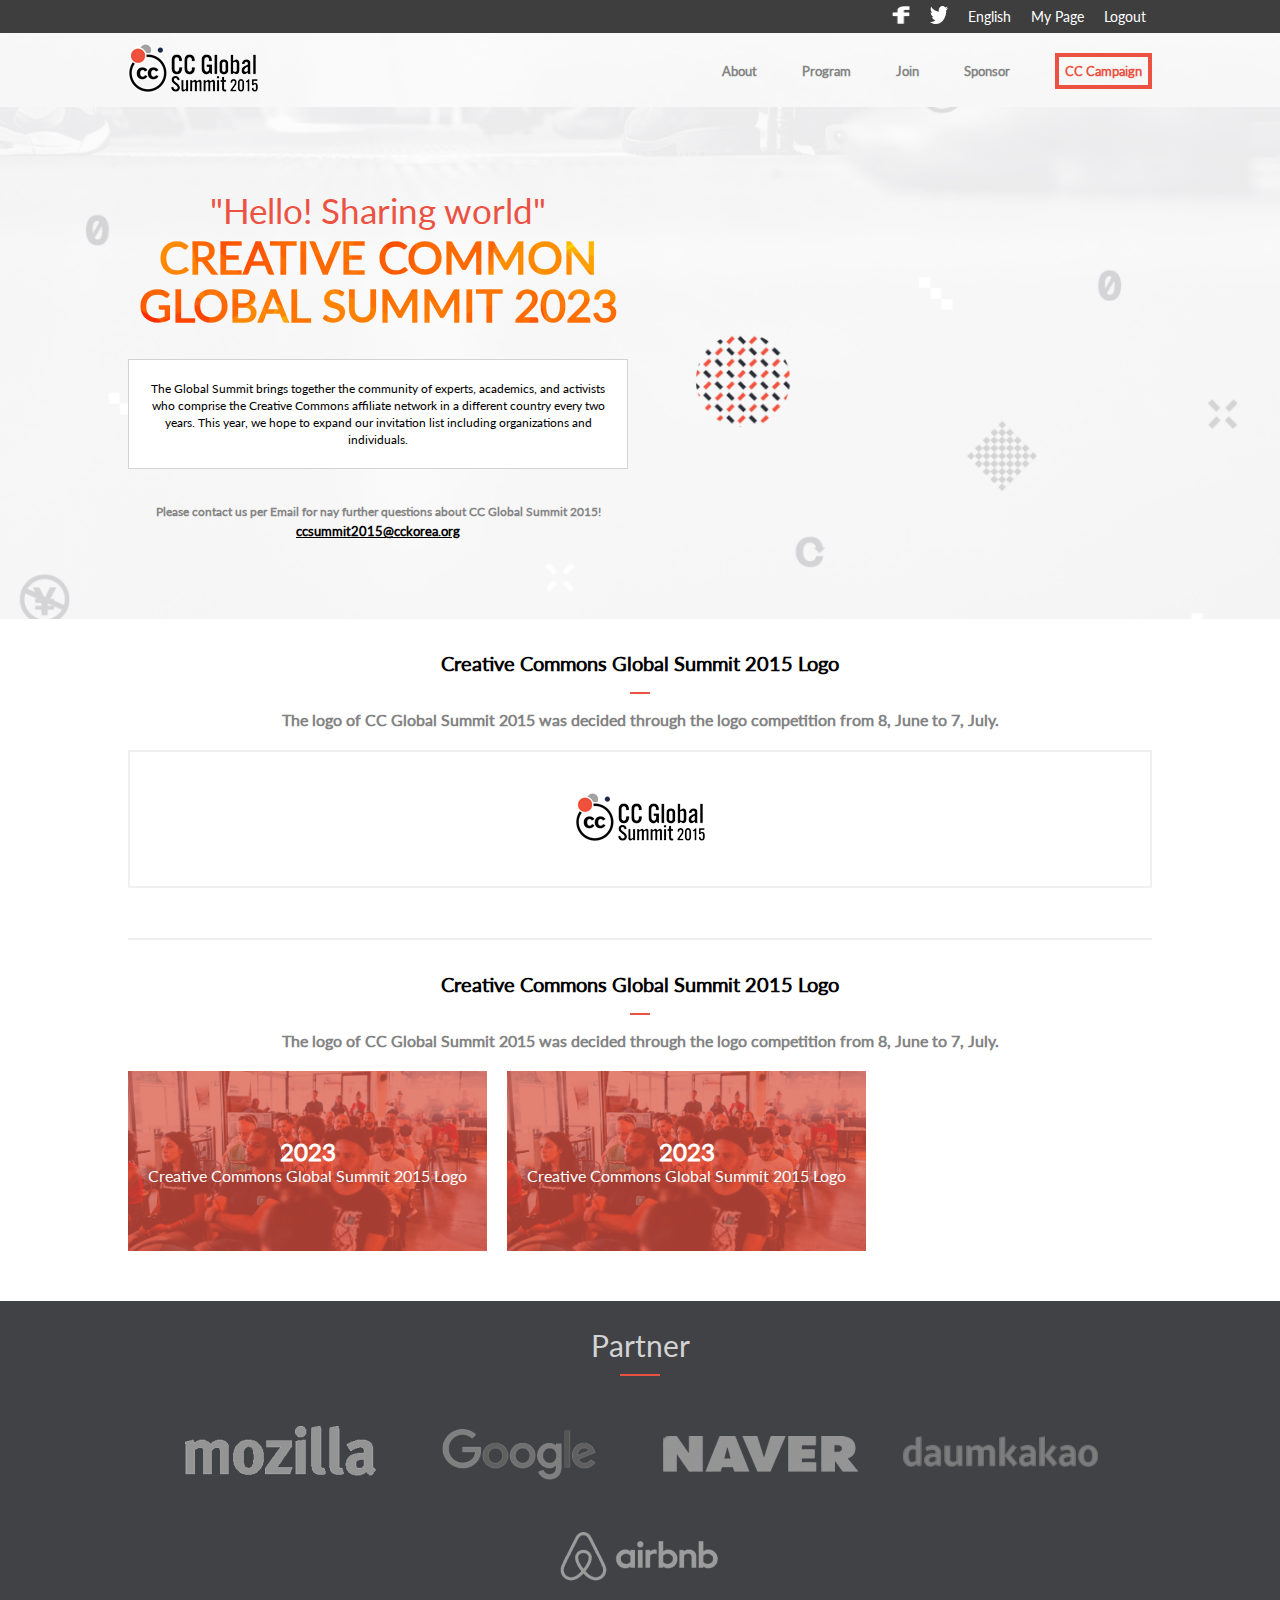
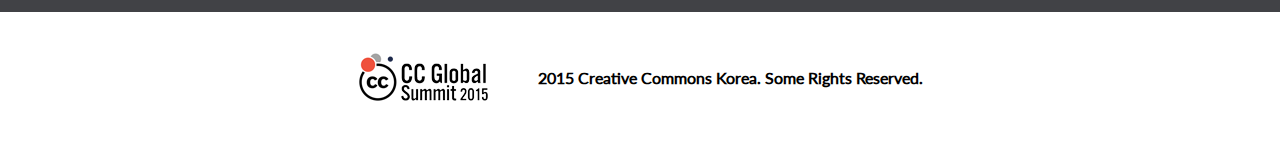
==== about.html @ 4f73a3db "Create about section for mobile" ====
<!DOCTYPE html>
<html lang="en">

<head>
    <meta charset="UTF-8">
    <meta http-equiv="X-UA-Compatible" content="IE=edge">
    <meta name="viewport" content="width=device-width, initial-scale=1.0">
    <link rel="stylesheet" href="about-style.css">
    <title>Capstion-1</title>
</head>

<body>

    <section class="mixed">
        <header>
            <nav class="mobile-nav">
                <div class="mobile-header">
                    <a href="./index.html"> <img src="./images/hamburger-icon.png" alt="hamburger icon"
                            id="open-btn"></a>
                </div>
            </nav>
            <!-- dropdown -->
            <div class="side-nav" id="side-nav">
                <a href="#" class="close-btn" id="close-btn"><img src="./images/cross-button.png"
                        alt="cross button"></a>
                <ul>
                    <li>
                        <a href="./about.html">About</a>
                    </li>
                    <li>
                        <a href="#">Program</a>
                    </li>
                    <li>
                        <a href="#">Join</a>
                    </li>
                    <li>
                        <a href="#">Sponsor</a>
                    </li>
                </ul>
            </div>

            <!-- nav for desktop -->

            <nav class="top-nav">
                <ul>
                    <li>
                        <a href="#"><img src="./images/fb-icon.png" alt="twitter icon"></a>
                    </li>
                    <li>
                        <a href="#"><img src="./images/twitter.png" alt="twitter icon"></a>
                    </li>
                    <li>
                        English
                    </li>
                    <li>
                        My Page
                    </li>
                    <li>
                        Logout
                    </li>
                </ul>
            </nav>
            <nav class="desktop-nav">
                <a href="./index.html">

                    <img src="./images/logo.png" alt="brand logo">
                </a>
                <div class="desktop-nav-items">
                    <ul>
                        <li>
                            <a href="./about.html">About</a>
                        </li>
                        <li>
                            <a href="#">Program</a>
                        </li>
                        <li>
                            <a href="#">Join</a>
                        </li>
                        <li>
                            <a href="#">Sponsor</a>
                        </li>
                        <li>
                            <a href="#" class="campaign-btn">CC Campaign</a>
                        </li>
                    </ul>
                </div>

            </nav>
        </header>

        <!-- hero section -->

        <section class="hero">
            <div class="container">

                <div class="headlines">
                    <p>"Hello! Sharing world"</p>
                    <h1>CREATIVE COMMON GLOBAL SUMMIT 2023</h1>
                </div>
                <div class="hero-caption">
                    <p>The Global Summit brings together the community of
                        experts, academics, and activists who comprise the Creative Commons affiliate network in a
                        different country every two years.
                        This year, we hope to expand our invitation list including organizations and individuals.</p>
                </div>
                <div class="schedule">
                    <p>Please contact us per Email for nay further questions about CC Global Summit 2015!</p>
                    <h4>ccsummit2015@cckorea.org
                    </h4>
                </div>
            </div>
        </section>
    </section>
    <!-- main program section -->

    <main>
        <div class="main-head">
            <h3>Creative Commons
                Global Summit 2015 Logo</h3>
            <hr>
            <p>The logo of CC Global Summit 2015 was decided through the logo competition from 8, June to 7, July.</p>

        </div>
        <div class="main-cards">
            <img src="./images/logo.png" alt="logo">
        </div>

    </main>

    <!-- post section -->

    <section class="main-post">
        <div class="post">
            <h3>Creative Commons
                Global Summit 2015 Logo</h3>
            <hr>
            <p>The logo of CC Global Summit 2015 was decided through the logo competition from 8, June to 7, July.</p>
        </div>
        <div class="post-card">
            <div class="post-card-item">
                <div class="post-bg">
                    <div class="overlay"></div>
                    <div class="post-card-content">
                        <h2>2023</h2>
                        <p>Creative Commons
                            Global Summit 2015 Logo</p>
                    </div>

                </div>

            </div>
            <div class="post-card-item">
                <div class="post-bg-2">
                    <div class="overlay"></div>
                    <div class="post-card-content">
                        <h2>2023</h2>
                        <p>Creative Commons
                            Global Summit 2015 Logo</p>
                    </div>

                </div>

            </div>
        </div>
    </section>
    <!--sponsors section -->

    <section class="sponsors">
        <div class="sponsors-body">
            <div class="sponsors-head">
                <h3>Partner</h3>
                <hr>
            </div>
            <div class="sponsors-brand">
                <img src="./images/mozilla 1.png" alt="mozilla">
                <img src="./images/googlekorea 1.png" alt="googlekorea">
                <img src="./images/naver 1.png" alt="naver">
                <img src="./images/daumkakaologo 1.png" alt="daumkakaologo">
                <img src="./images/airbnb 1.png" alt="airbnb">
            </div>
        </div>
    </section>

    <!-- footer -->

    <footer>

        <img src="./images/logo.png" alt="Brand logo">
        <div class="footer-content">
            <p>2015 Creative Commons Korea. Some Rights Reserved.</p>
        </div>
    </footer>


    <script src="./script.js"></script>
    <script>
        loadOnFirst();
    </script>
</body>

</html>
---- about-style.css ----
@font-face {
    font-family: 'lato';
    src: url('./fonts/Lato-Regular.ttf') format('truetype');
}

* {
    margin: 0;
    padding: 0;
    box-sizing: border-box;
}

:root {
    --primary: #272A31;
    --secondary: #EC5242;
    --graish: #D3D3D3;
}

ul li {
    list-style: none;
}

a {
    text-decoration: none;
}

body {
    font-family: 'lato', sans-serif;
    text-align: center;
}

.mixed {
    /* box-shadow: rgb(0 0 0 / 24%) 0px 3px 8px; */
    background: url('./images/mobile-intro-bg.png');
    background-position: center;
    background-size: cover;
    background-repeat: no-repeat;
}



.mobile-header {
    width: 80%;
    margin: 0 auto;
    padding: 30px 0;
    text-align: left;
}

#open-btn {
    width: 40px;
}

.invisible-hamburger {
    visibility: hidden;
}

.side-nav {
    height: 100%;
    width: 0;
    position: fixed;
    z-index: 1;
    top: 0;
    left: 0;
    background-color: #272A31;
    overflow-x: hidden;
    transition: 0.5s;
}

.side-nav ul li a {
    padding: 8px 32px;
    font-size: 25px;
    color: var(--secondary);
    display: block;
    transition: 0.3s;
}

.side-nav ul li a:hover {
    color: var(--graish);
}

.side-nav .close-btn img {
    height: 55px;
    margin: 20px;
    transition: 0.5s;
}

/* navigation bar for desktop */
.top-nav {
    background-color: #3E3E3E;
    display: none;
}

.top-nav ul {
    width: 80%;
    margin: 0 auto;
    display: flex;
    justify-content: flex-end;
    align-items: center;
    color: white;
    gap: 20px;
    padding: 6px;
    font-size: 14px;
}

.top-nav ul li a img {
    height: 18px;
    width: 18px;
}

.desktop-nav {
    display: none;
    align-items: center;
    justify-content: space-between;
    width: 80%;
    margin: 0 auto;
    padding: 10px 0;
}

.desktop-nav-items ul {
    display: flex;
    gap: 45px;
    align-items: center;
    justify-content: center;
}

.desktop-nav-items ul li a {
    font-weight: 700;
    font-size: 13px;
    line-height: 17px;
    color: #868686;
    transition: 0.3s;
}

.desktop-nav-items ul li a:hover {
    color: var(--secondary);
}

.campaign-btn {
    border: 4px solid var(--secondary);
    padding: 6px;
    color: var(--secondary) !important;
    transition: 0.5s;
}

.campaign-btn:hover {
    background-color: var(--secondary);
    color: #fff !important;
}

/* hero */

.hero {
    /* background: url('./images/mobile-intro-bg.png');
    background-position: center;
    background-size: cover;
    background-repeat: no-repeat; */
    padding: 50px 0;
}

.container {
    width: 80%;
    margin: 0 auto;
}

.headlines p {
    color: var(--secondary);
    font-size: 20px;
    margin: 5px 0;
}

.headlines h1 {
    color: var(--secondary);
    font-size: 30px;
    font-weight: 800;
    line-height: 35px;
    margin: 0;
    background: url('./images/text-img');

    background-position: center;
    background-size: cover;
    background-repeat: no-repeat;
    background-clip: text;
    -webkit-background-clip: text;
    color: transparent;
}

.hero-caption {
    margin: 30px 0;
    border: 1px solid var(--graish);
    background: white;
}

.hero-caption p {
    font-weight: 400;
    font-size: 12px;
    line-height: 17px;
    padding: 20px;
}

.schedule p {
    font-weight: 700;
    font-size: 12px;
    line-height: 25px;
    color: #868686;

}

.schedule h4 {
    font-weight: 700;
    font-size: 13px;
    line-height: 15px;
    text-decoration: underline;
}

/* main-section */

main {
    width: 80%;
    margin: 0 auto;
    padding: 30px 0;
}

.main-head h3 {
    font-weight: 700;
    font-size: 20px;
    line-height: 28px;
}

.main-head p {
    font-weight: 700;
    font-size: 16px;
    line-height: 21px;
    color: #838383;
}

.main-head hr {
    border: 1px solid var(--secondary);
    width: 20px;
    margin: 15px auto;
}

.main-cards {
    padding: 40px 12px;
    border: 2px solid #F0F0F0;
    margin: 20px 0;
}

/* post section */

.main-post {
    border-top: 2px solid #F0F0F0;
    width: 80%;
    margin: 0 auto;
    padding: 30px 0;
}



.post h3 {
    font-weight: 700;
    font-size: 20px;
    line-height: 28px;
}

.post p {
    font-weight: 700;
    font-size: 16px;
    line-height: 21px;
    color: #838383;
}

.post hr {
    border: 1px solid var(--secondary);
    width: 20px;
    margin: 15px auto;
}

.post-card {
    display: flex;
    flex-direction: column;
    gap: 20px;
    margin: 20px 0;
}

.post-bg {
    background: url('./images/about-post.jpg');
    background-position: center;
    background-size: cover;
    background-repeat: no-repeat;
    color: white;
    width: 100%;
    height: 180px;
    display: flex;
    align-items: center;
    justify-content: center;
    position: relative;
}

.post-bg-2 {
    background: url('./images/about-post.jpg');
    background-position: center;
    background-size: cover;
    background-repeat: no-repeat;
    color: white;
    width: 100%;
    height: 180px;
    display: flex;
    align-items: center;
    justify-content: center;
    position: relative;
}

.overlay {
    position: absolute;
    height: 100%;
    width: 100%;
    background-color: var(--secondary);
    opacity: 0.7;
    z-index: 10;
}

.post-card-content {
    margin: 40px 20px;
    z-index: 20;
}

/* sponsors section */
.sponsors {
    padding: 30px 0;
    background-color: #414246;
    display: block;
}

.sponsors-body {
    width: 80%;
    margin: 0 auto;
}

.sponsors-head {
    margin-bottom: 40px;
}

.sponsors-head h3 {
    font-weight: 400;
    font-size: 30px;
    line-height: 28px;
    display: flex;
    justify-content: center;
    align-items: center;
    color: var(--graish);
}

.sponsors-head hr {
    border: 1px solid var(--secondary);
    width: 40px;
    margin: 15px auto;
}

.sponsors-brand {
    display: flex;
    align-items: center;
    justify-content: center;
    flex-wrap: wrap;
    gap: 40px;
}

footer {
    display: block;

}

.footer-content p {
    margin: 10px 0;
    font-weight: 700;
}

/* desktop version - 768px wider */
@media screen and (min-width: 768px) {
    .mobile-nav {
        display: none;
    }

    .top-nav {
        display: block;
    }

    .desktop-nav {
        /* display: block; */
        display: flex;
    }

    .hero {
        background: url('./images/hero-desktop-bg.png');
        background-position: center;
        background-size: cover;
        background-repeat: no-repeat;
        padding: 80px 0;
    }

    .headlines,
    .hero-caption,
    .schedule {
        width: 500px;
    }

    .headlines h1 {
        font-size: 45px;
        line-height: 48px;
    }

    .headlines p {
        font-size: 35px;
        line-height: 36px;
    }

    .post-card {
        display: flex;
        flex-direction: row;
        gap: 20px;
    }



    .sponsors {
        display: block;
    }

    footer {
        width: 80%;
        margin: 0 auto;
        display: flex;
        flex-direction: row;
        justify-content: center;
        align-items: center;
        gap: 50px;
        padding: 40px;
    }
}
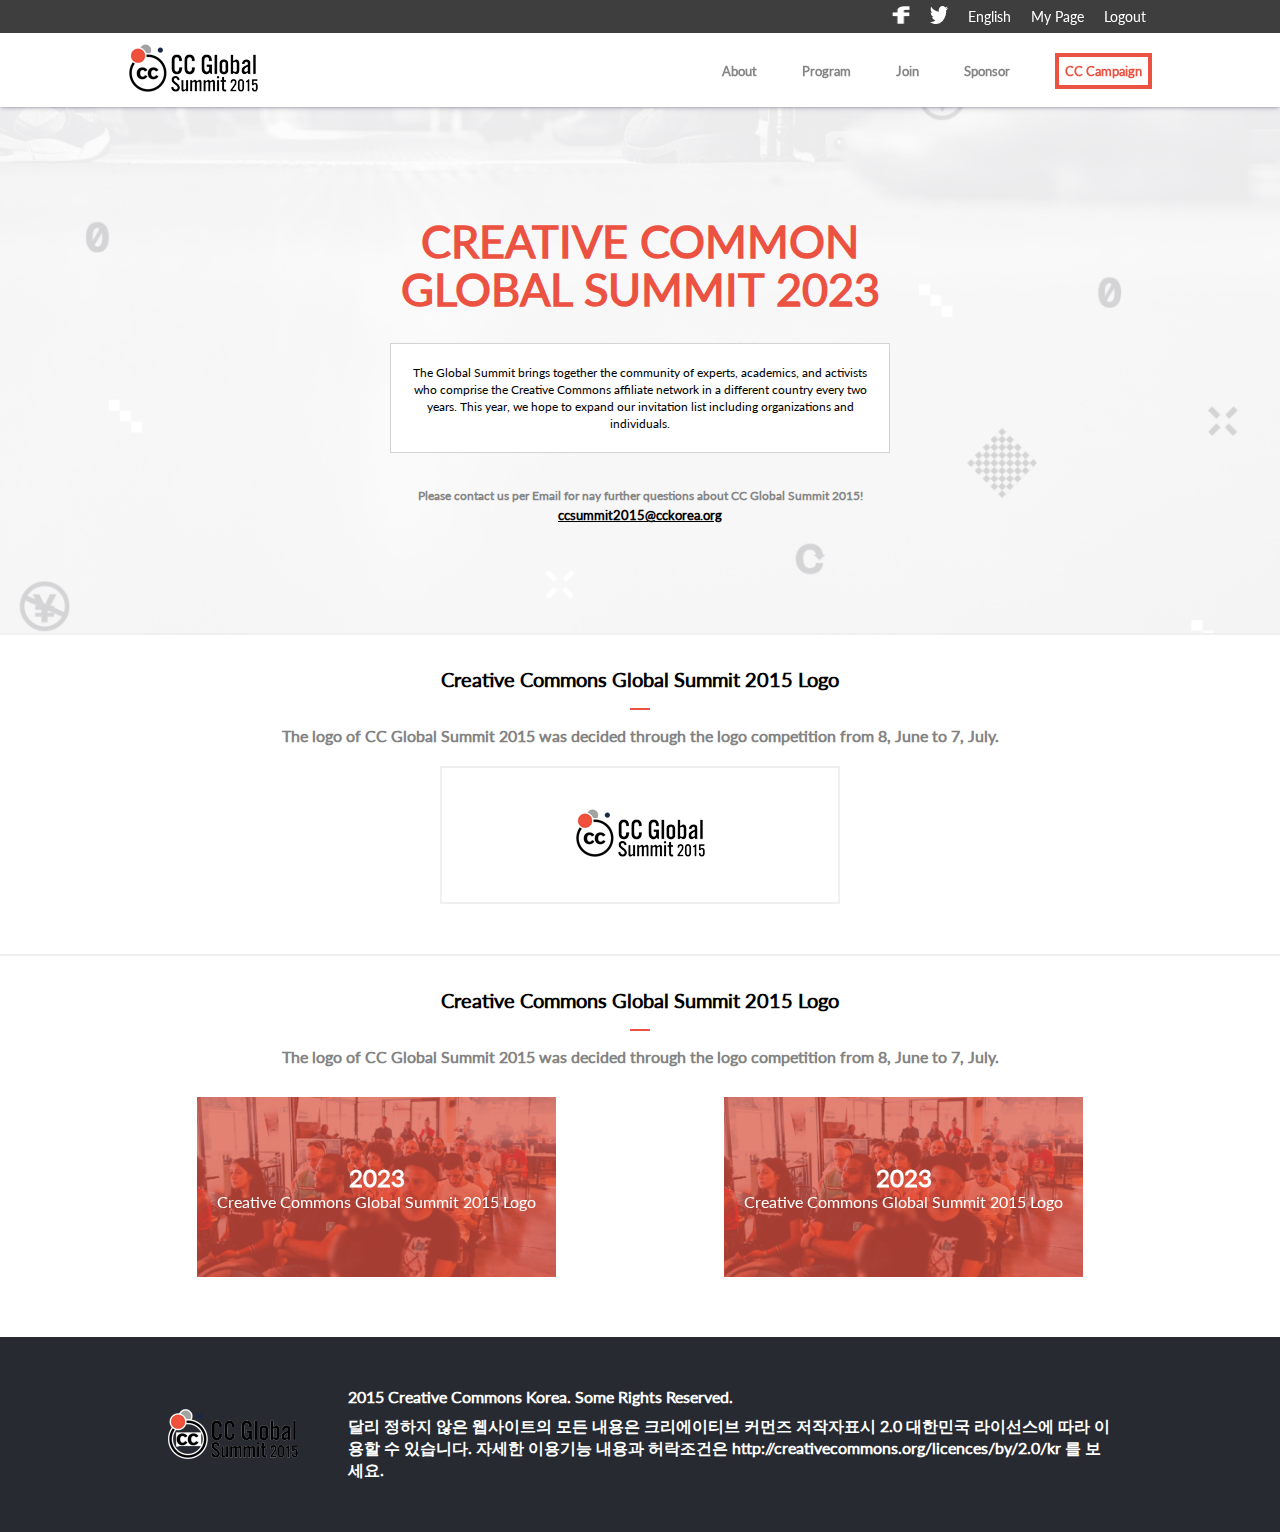
==== commit 89e820f3: "Fix random design issues from pages" ====
--- a/about.html
+++ b/about.html
@@ -15,8 +15,7 @@
         <header>
             <nav class="mobile-nav">
                 <div class="mobile-header">
-                    <a href="./index.html"> <img src="./images/hamburger-icon.png" alt="hamburger icon"
-                            id="open-btn"></a>
+                    <a href="#"> <img src="./images/hamburger-icon.png" alt="hamburger icon" id="open-btn"></a>
                 </div>
             </nav>
             <!-- dropdown -->
@@ -90,7 +89,7 @@
 
         <!-- hero section -->
 
-        <section class="hero">
+        <div class="hero">
             <div class="container">
 
                 <div class="headlines">
@@ -109,21 +108,25 @@
                     </h4>
                 </div>
             </div>
-        </section>
+        </div>
     </section>
     <!-- main program section -->
 
     <main>
-        <div class="main-head">
-            <h3>Creative Commons
-                Global Summit 2015 Logo</h3>
-            <hr>
-            <p>The logo of CC Global Summit 2015 was decided through the logo competition from 8, June to 7, July.</p>
-
-        </div>
-        <div class="main-cards">
-            <img src="./images/logo.png" alt="logo">
-        </div>
+        <div class="main-items">
+            <div class="main-head">
+                <h3>Creative Commons
+                    Global Summit 2015 Logo</h3>
+                <hr>
+                <p>The logo of CC Global Summit 2015 was decided through the logo competition from 8, June to 7, July.
+                </p>
+
+            </div>
+            <div class="main-cards">
+                <img src="./images/logo.png" alt="logo">
+            </div>
+        </div>
+
 
     </main>
 
@@ -184,11 +187,15 @@
     <!-- footer -->
 
     <footer>
-
-        <img src="./images/logo.png" alt="Brand logo">
-        <div class="footer-content">
-            <p>2015 Creative Commons Korea. Some Rights Reserved.</p>
-        </div>
+        <div class="footer-items">
+            <img src="./images/logo.png" alt="Brand logo">
+            <div class="footer-content">
+                <p>2015 Creative Commons Korea. Some Rights Reserved.</p>
+                <p class="footer-2nd">달리 정하지 않은 웹사이트의 모든 내용은 크리에이티브 커먼즈 저작자표시 2.0 대한민국 라이선스에 따라 이용할 수 있습니다.
+                    자세한 이용기능 내용과 허락조건은 http://creativecommons.org/licences/by/2.0/kr 를 보세요.</p>
+            </div>
+        </div>
+
     </footer>
 
 
--- a/about-style.css
+++ b/about-style.css
@@ -55,6 +55,7 @@
 
 .side-nav {
     height: 100%;
+    text-align: left;
     width: 0;
     position: fixed;
     z-index: 1;
@@ -173,14 +174,6 @@
     font-weight: 800;
     line-height: 35px;
     margin: 0;
-    background: url('./images/text-img');
-
-    background-position: center;
-    background-size: cover;
-    background-repeat: no-repeat;
-    background-clip: text;
-    -webkit-background-clip: text;
-    color: transparent;
 }
 
 .hero-caption {
@@ -212,8 +205,13 @@
 }
 
 /* main-section */
-
 main {
+
+    border-top: 2px solid #F0F0F0;
+    border-bottom: 2px solid #F0F0F0;
+}
+
+.main-items {
     width: 80%;
     margin: 0 auto;
     padding: 30px 0;
@@ -241,13 +239,13 @@
 .main-cards {
     padding: 40px 12px;
     border: 2px solid #F0F0F0;
-    margin: 20px 0;
+    margin: 20px auto;
+    max-width: 400px;
 }
 
 /* post section */
 
 .main-post {
-    border-top: 2px solid #F0F0F0;
     width: 80%;
     margin: 0 auto;
     padding: 30px 0;
@@ -278,7 +276,12 @@
     display: flex;
     flex-direction: column;
     gap: 20px;
-    margin: 20px 0;
+    margin: 30px 0;
+}
+
+.post-card-item {
+    max-width: 400px;
+    margin: 0 auto;
 }
 
 .post-bg {
@@ -363,14 +366,26 @@
     gap: 40px;
 }
 
-footer {
-    display: block;
-
+
+.footer-items {
+
+    width: 90%;
+    margin: 0 auto;
+    display: flex;
+    justify-content: center;
+    align-items: center;
+    text-align: left;
+    gap: 15px;
+    padding: 30px 0;
 }
 
 .footer-content p {
     margin: 10px 0;
     font-weight: 700;
+}
+
+.footer-2nd {
+    display: none;
 }
 
 /* desktop version - 768px wider */
@@ -379,9 +394,17 @@
         display: none;
     }
 
+    header {
+        box-shadow: rgba(50, 50, 93, 0.25) 0px 2px 5px -1px, rgba(0, 0, 0, 0.3) 0px 1px 3px -1px;
+        position: sticky;
+        top: 0;
+        background: white;
+    }
+
     .top-nav {
         display: block;
     }
+
 
     .desktop-nav {
         /* display: block; */
@@ -400,6 +423,7 @@
     .hero-caption,
     .schedule {
         width: 500px;
+        margin: 30px auto;
     }
 
     .headlines h1 {
@@ -408,25 +432,31 @@
     }
 
     .headlines p {
-        font-size: 35px;
-        line-height: 36px;
+        display: none;
     }
 
     .post-card {
         display: flex;
         flex-direction: row;
-        gap: 20px;
+        justify-content: center;
+        align-items: center;
+        gap: 30px;
     }
 
 
 
     .sponsors {
-        display: block;
+        display: none;
     }
 
     footer {
+
+        background-color: var(--primary);
+        color: white;
+    }
+
+    .footer-items {
         width: 80%;
-        margin: 0 auto;
         display: flex;
         flex-direction: row;
         justify-content: center;
@@ -434,4 +464,8 @@
         gap: 50px;
         padding: 40px;
     }
+
+    .footer-2nd {
+        display: block;
+    }
 }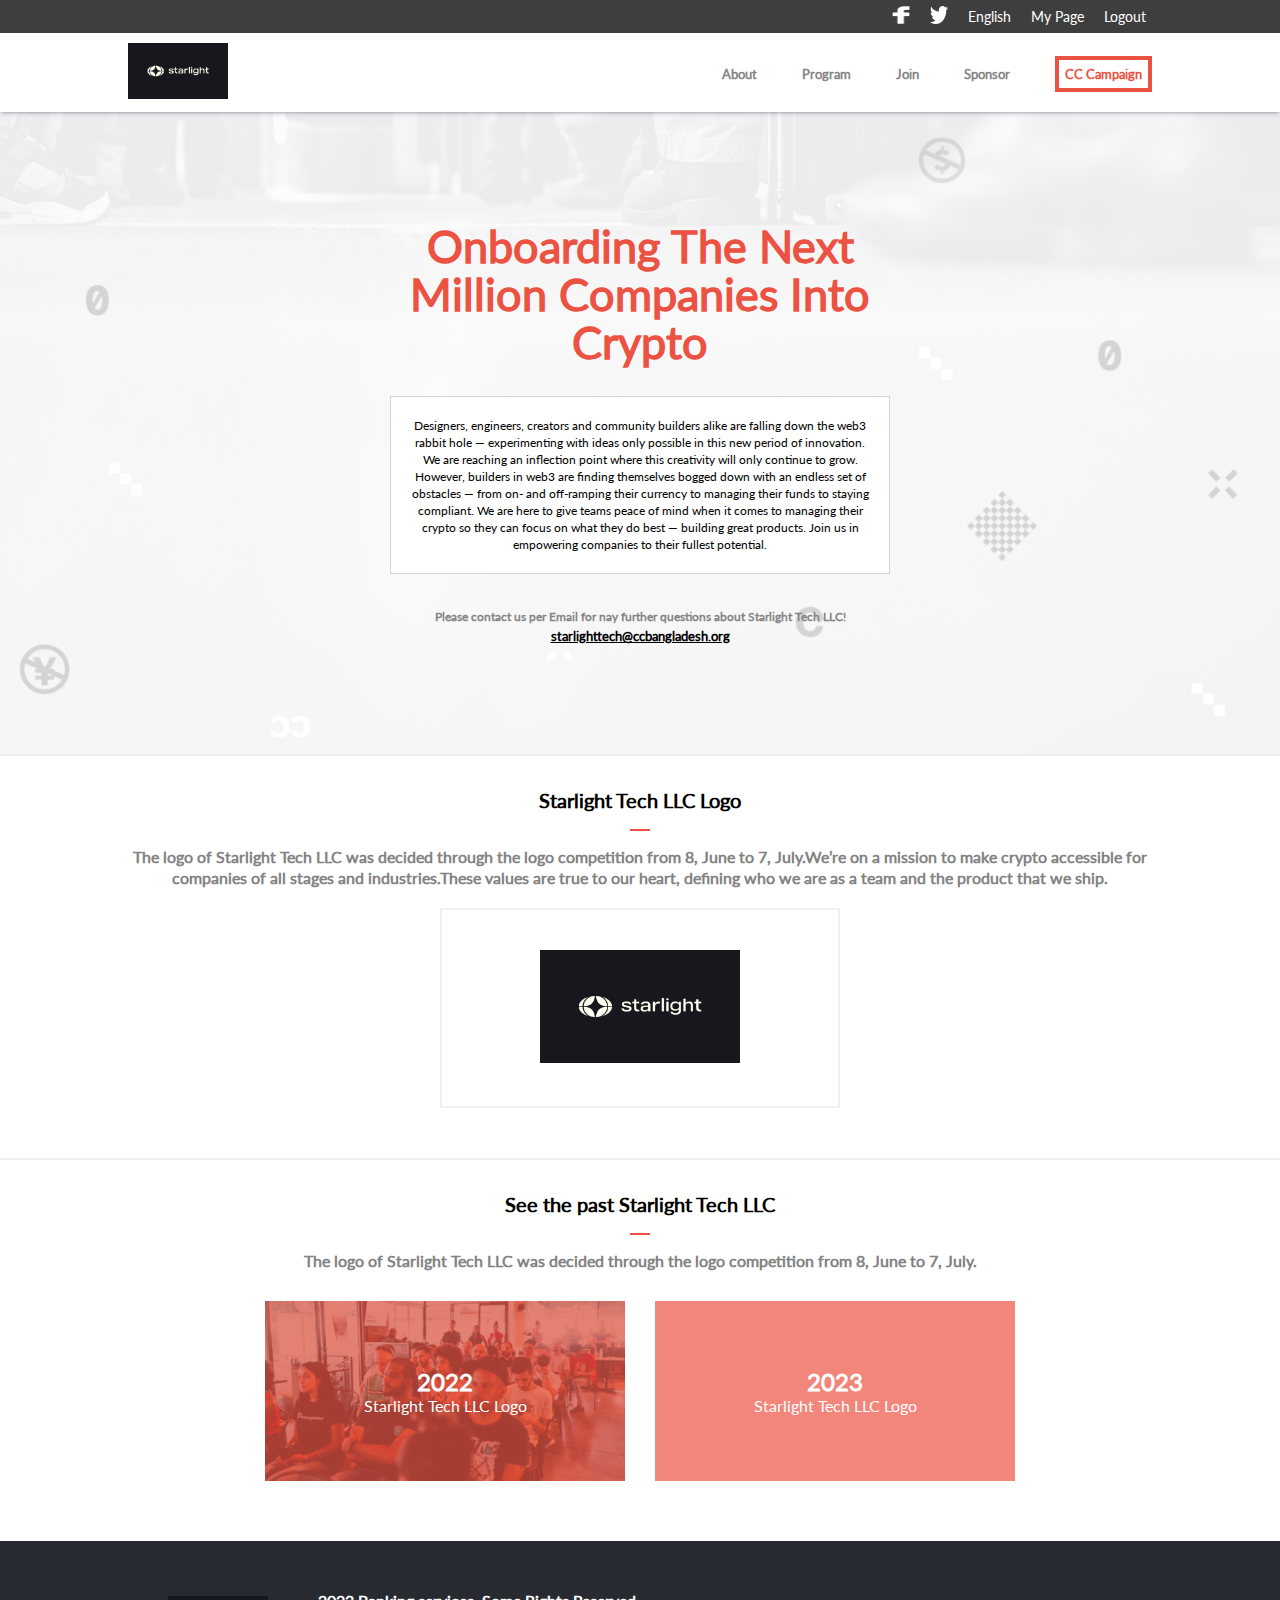
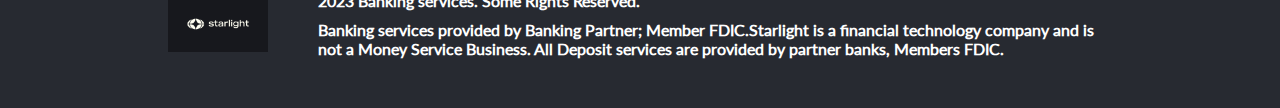
==== commit 07b10582: "Change contents from default content" ====
--- a/about.html
+++ b/about.html
@@ -18,12 +18,16 @@
                     <a href="#"> <img src="./images/hamburger-icon.png" alt="hamburger icon" id="open-btn"></a>
                 </div>
             </nav>
+
             <!-- dropdown -->
             <div class="side-nav" id="side-nav">
                 <a href="#" class="close-btn" id="close-btn"><img src="./images/cross-button.png"
                         alt="cross button"></a>
                 <ul>
                     <li>
+                        <a href="./index.html">Home</a>
+                    </li>
+                    <li>
                         <a href="./about.html">About</a>
                     </li>
                     <li>
@@ -62,7 +66,7 @@
             <nav class="desktop-nav">
                 <a href="./index.html">
 
-                    <img src="./images/logo.png" alt="brand logo">
+                    <img src="./images/logo.png" class="brand-logo" alt="brand logo">
                 </a>
                 <div class="desktop-nav-items">
                     <ul>
@@ -94,17 +98,23 @@
 
                 <div class="headlines">
                     <p>"Hello! Sharing world"</p>
-                    <h1>CREATIVE COMMON GLOBAL SUMMIT 2023</h1>
+                    <h1>Onboarding The Next Million Companies Into Crypto</h1>
                 </div>
                 <div class="hero-caption">
-                    <p>The Global Summit brings together the community of
-                        experts, academics, and activists who comprise the Creative Commons affiliate network in a
-                        different country every two years.
-                        This year, we hope to expand our invitation list including organizations and individuals.</p>
+                    <p>Designers, engineers, creators and community builders alike are falling down the web3 rabbit hole
+                        — experimenting with ideas only possible in this new period of innovation. We are reaching an
+                        inflection point where this creativity will only continue to grow.
+                        However, builders in web3 are finding themselves bogged down with an endless set of obstacles —
+                        from on- and off-ramping their currency to managing their funds to staying compliant.
+
+                        We are here to give teams peace of mind when it comes to managing their crypto so they can focus
+                        on what they do best — building great products.
+
+                        Join us in empowering companies to their fullest potential.</p>
                 </div>
                 <div class="schedule">
-                    <p>Please contact us per Email for nay further questions about CC Global Summit 2015!</p>
-                    <h4>ccsummit2015@cckorea.org
+                    <p>Please contact us per Email for nay further questions about Starlight Tech LLC!</p>
+                    <h4>starlighttech@ccbangladesh.org
                     </h4>
                 </div>
             </div>
@@ -115,10 +125,11 @@
     <main>
         <div class="main-items">
             <div class="main-head">
-                <h3>Creative Commons
-                    Global Summit 2015 Logo</h3>
+                <h3>Starlight Tech LLC Logo</h3>
                 <hr>
-                <p>The logo of CC Global Summit 2015 was decided through the logo competition from 8, June to 7, July.
+                <p>The logo of Starlight Tech LLC was decided through the logo competition from 8, June to 7, July.We’re
+                    on a mission to make crypto accessible for companies of all stages and industries.These values are
+                    true to our heart, defining who we are as a team and the product that we ship.
                 </p>
 
             </div>
@@ -134,19 +145,17 @@
 
     <section class="main-post">
         <div class="post">
-            <h3>Creative Commons
-                Global Summit 2015 Logo</h3>
+            <h3>See the past Starlight Tech LLC</h3>
             <hr>
-            <p>The logo of CC Global Summit 2015 was decided through the logo competition from 8, June to 7, July.</p>
+            <p>The logo of Starlight Tech LLC was decided through the logo competition from 8, June to 7, July.</p>
         </div>
         <div class="post-card">
             <div class="post-card-item">
                 <div class="post-bg">
                     <div class="overlay"></div>
                     <div class="post-card-content">
-                        <h2>2023</h2>
-                        <p>Creative Commons
-                            Global Summit 2015 Logo</p>
+                        <h2>2022</h2>
+                        <p>Starlight Tech LLC Logo</p>
                     </div>
 
                 </div>
@@ -157,8 +166,7 @@
                     <div class="overlay"></div>
                     <div class="post-card-content">
                         <h2>2023</h2>
-                        <p>Creative Commons
-                            Global Summit 2015 Logo</p>
+                        <p>Starlight Tech LLC Logo</p>
                     </div>
 
                 </div>
@@ -188,11 +196,12 @@
 
     <footer>
         <div class="footer-items">
-            <img src="./images/logo.png" alt="Brand logo">
+            <img src="./images/logo.png" class="brand-logo" alt="Brand logo">
             <div class="footer-content">
-                <p>2015 Creative Commons Korea. Some Rights Reserved.</p>
-                <p class="footer-2nd">달리 정하지 않은 웹사이트의 모든 내용은 크리에이티브 커먼즈 저작자표시 2.0 대한민국 라이선스에 따라 이용할 수 있습니다.
-                    자세한 이용기능 내용과 허락조건은 http://creativecommons.org/licences/by/2.0/kr 를 보세요.</p>
+                <p>2023 Banking services. Some Rights Reserved.</p>
+                <p class="footer-2nd">Banking services provided by
+                    Banking Partner; Member FDIC.Starlight is a financial technology company and is not a Money Service
+                    Business. All Deposit services are provided by partner banks, Members FDIC.</p>
             </div>
         </div>
 
--- a/about-style.css
+++ b/about-style.css
@@ -26,6 +26,10 @@
 body {
     font-family: 'lato', sans-serif;
     text-align: center;
+}
+
+.brand-logo {
+    width: 100px;
 }
 
 .mixed {
@@ -79,8 +83,8 @@
 }
 
 .side-nav .close-btn img {
-    height: 55px;
-    margin: 20px;
+    height: 40px;
+    margin: 30px;
     transition: 0.5s;
 }
 
@@ -243,6 +247,10 @@
     max-width: 400px;
 }
 
+.main-cards img {
+    width: 200px;
+}
+
 /* post section */
 
 .main-post {
@@ -276,12 +284,14 @@
     display: flex;
     flex-direction: column;
     gap: 20px;
-    margin: 30px 0;
+    margin: 30px auto;
+    max-width: 750px;
 }
 
 .post-card-item {
     max-width: 400px;
     margin: 0 auto;
+    width: 100%;
 }
 
 .post-bg {
@@ -299,7 +309,7 @@
 }
 
 .post-bg-2 {
-    background: url('./images/about-post.jpg');
+    background: url('./images/about-post-2.jpg');
     background-position: center;
     background-size: cover;
     background-repeat: no-repeat;
@@ -396,7 +406,7 @@
 
     header {
         box-shadow: rgba(50, 50, 93, 0.25) 0px 2px 5px -1px, rgba(0, 0, 0, 0.3) 0px 1px 3px -1px;
-        position: sticky;
+        position: relative;
         top: 0;
         background: white;
     }
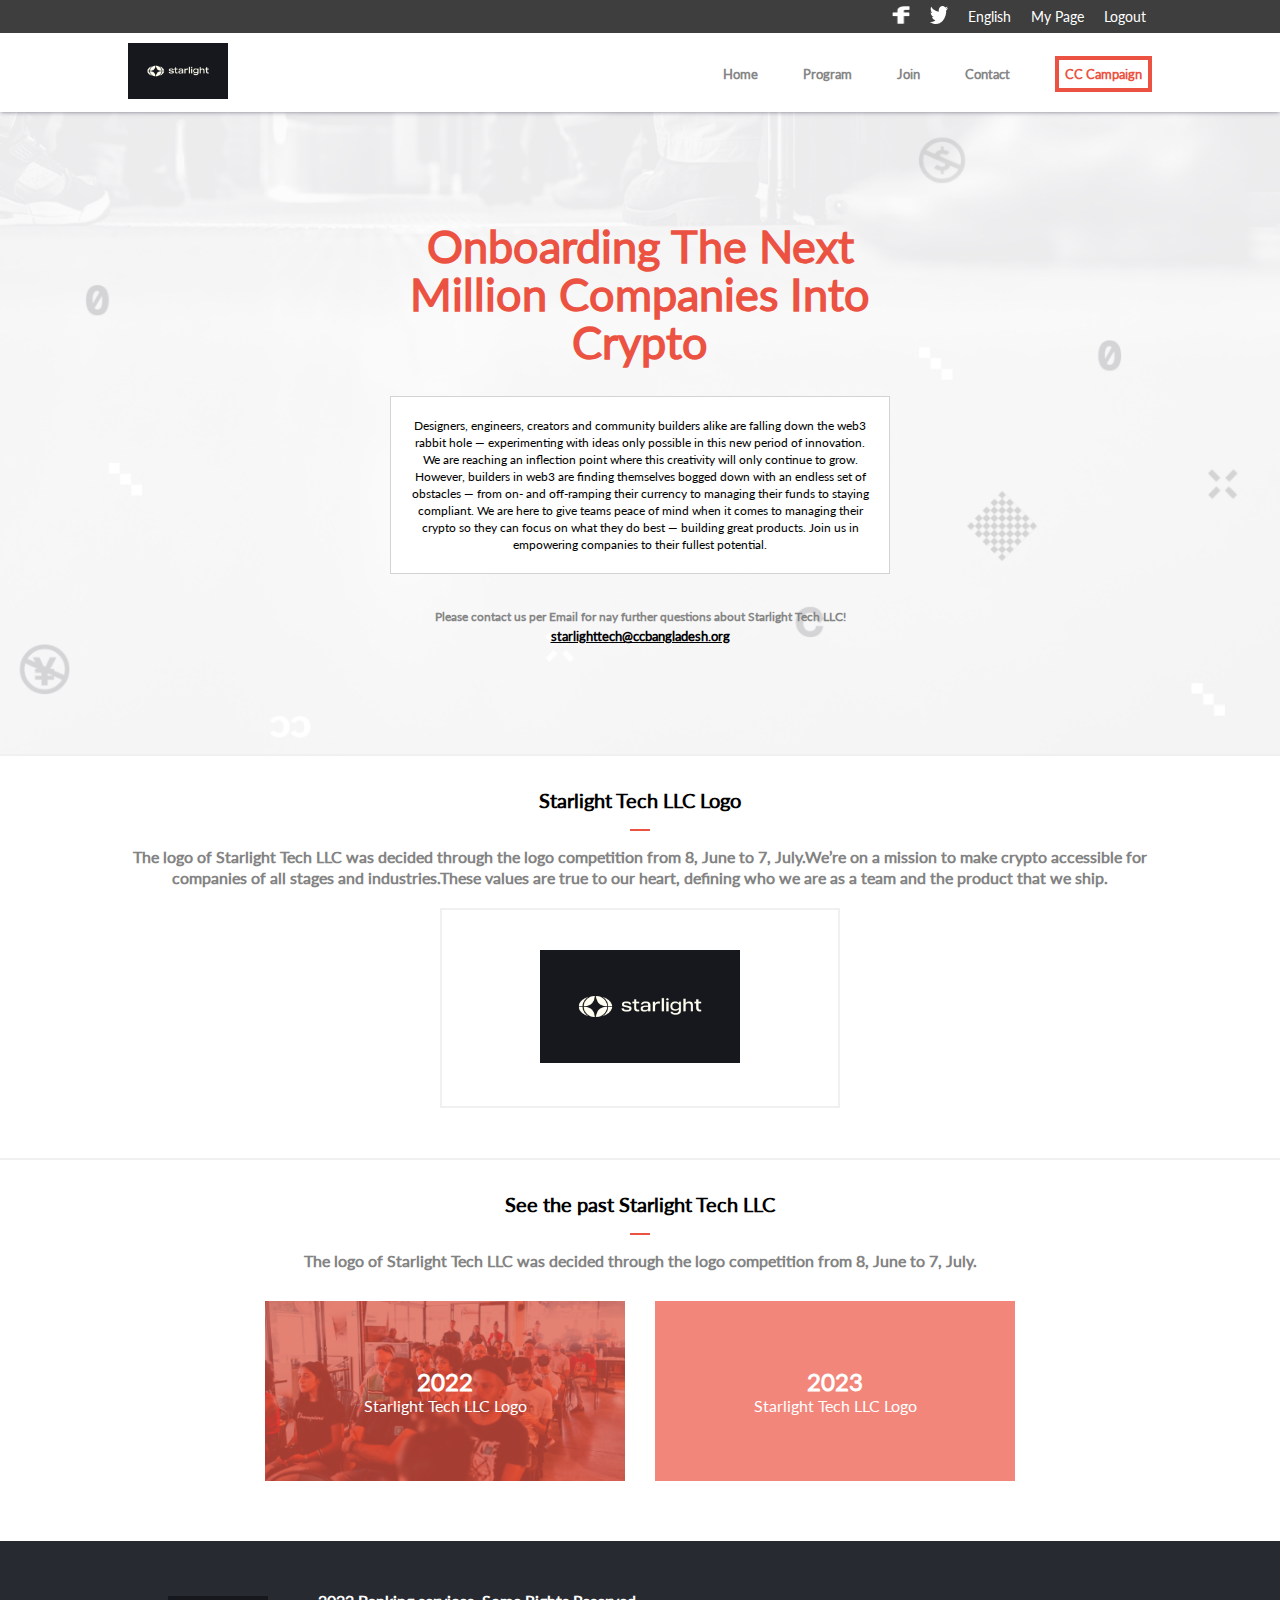
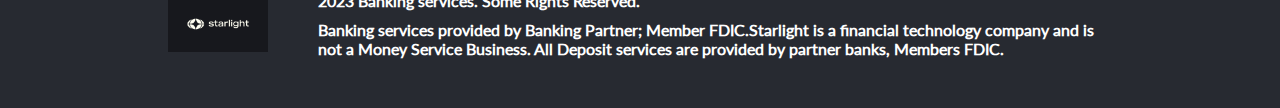
==== commit d47b7959: "Make all changes according to the code reviewer." ====
--- a/about.html
+++ b/about.html
@@ -6,7 +6,7 @@
     <meta http-equiv="X-UA-Compatible" content="IE=edge">
     <meta name="viewport" content="width=device-width, initial-scale=1.0">
     <link rel="stylesheet" href="about-style.css">
-    <title>Capstion-1</title>
+    <title>Web3 Teams</title>
 </head>
 
 <body>
@@ -28,17 +28,15 @@
                         <a href="./index.html">Home</a>
                     </li>
                     <li>
-                        <a href="./about.html">About</a>
-                    </li>
-                    <li>
-                        <a href="#">Program</a>
-                    </li>
-                    <li>
-                        <a href="#">Join</a>
-                    </li>
-                    <li>
-                        <a href="#">Sponsor</a>
-                    </li>
+                        <a href="./program.html">Program</a>
+                    </li>
+                    <li>
+                        <a href="./join.html">Join</a>
+                    </li>
+                    <li>
+                        <a href="./contact.html">Contact</a>
+                    </li>
+
                 </ul>
             </div>
 
@@ -47,7 +45,7 @@
             <nav class="top-nav">
                 <ul>
                     <li>
-                        <a href="#"><img src="./images/fb-icon.png" alt="twitter icon"></a>
+                        <a href="#"><img src="./images/fb-icon.png" alt="facebook icon"></a>
                     </li>
                     <li>
                         <a href="#"><img src="./images/twitter.png" alt="twitter icon"></a>
@@ -65,25 +63,24 @@
             </nav>
             <nav class="desktop-nav">
                 <a href="./index.html">
-
                     <img src="./images/logo.png" class="brand-logo" alt="brand logo">
                 </a>
                 <div class="desktop-nav-items">
                     <ul>
                         <li>
-                            <a href="./about.html">About</a>
-                        </li>
-                        <li>
-                            <a href="#">Program</a>
-                        </li>
-                        <li>
-                            <a href="#">Join</a>
-                        </li>
-                        <li>
-                            <a href="#">Sponsor</a>
-                        </li>
-                        <li>
-                            <a href="#" class="campaign-btn">CC Campaign</a>
+                            <a href="./index.html">Home</a>
+                        </li>
+                        <li>
+                            <a href="./program.html">Program</a>
+                        </li>
+                        <li>
+                            <a href="./join.html">Join</a>
+                        </li>
+                        <li>
+                            <a href="./contact.html">Contact</a>
+                        </li>
+                        <li>
+                            <a href="./campaign" class="campaign-btn">CC Campaign</a>
                         </li>
                     </ul>
                 </div>
@@ -209,9 +206,7 @@
 
 
     <script src="./script.js"></script>
-    <script>
-        loadOnFirst();
-    </script>
+
 </body>
 
 </html>--- a/about-style.css
+++ b/about-style.css
@@ -1,481 +1,469 @@
 @font-face {
-    font-family: 'lato';
-    src: url('./fonts/Lato-Regular.ttf') format('truetype');
+  font-family: 'lato';
+  src: url('./fonts/Lato-Regular.ttf') format('truetype');
 }
 
 * {
-    margin: 0;
-    padding: 0;
-    box-sizing: border-box;
+  margin: 0;
+  padding: 0;
+  box-sizing: border-box;
 }
 
 :root {
-    --primary: #272A31;
-    --secondary: #EC5242;
-    --graish: #D3D3D3;
+  --primary: #272a31;
+  --secondary: #ec5242;
+  --graish: #d3d3d3;
 }
 
 ul li {
-    list-style: none;
+  list-style: none;
 }
 
 a {
-    text-decoration: none;
+  text-decoration: none;
 }
 
 body {
-    font-family: 'lato', sans-serif;
-    text-align: center;
+  font-family: 'lato', sans-serif;
+  text-align: center;
 }
 
 .brand-logo {
-    width: 100px;
+  width: 100px;
 }
 
 .mixed {
-    /* box-shadow: rgb(0 0 0 / 24%) 0px 3px 8px; */
-    background: url('./images/mobile-intro-bg.png');
+  background: url('./images/mobile-intro-bg.png');
+  background-position: center;
+  background-size: cover;
+  background-repeat: no-repeat;
+}
+
+.mobile-header {
+  width: 80%;
+  margin: 0 auto;
+  padding: 30px 0;
+  text-align: left;
+}
+
+#open-btn {
+  width: 40px;
+}
+
+.invisible-hamburger {
+  visibility: hidden;
+}
+
+.side-nav {
+  height: 100%;
+  text-align: left;
+  width: 0;
+  position: fixed;
+  z-index: 1;
+  top: 0;
+  left: 0;
+  background-color: #272a31;
+  overflow-x: hidden;
+  transition: 0.5s;
+}
+
+.side-nav ul li a {
+  padding: 8px 32px;
+  font-size: 25px;
+  color: var(--secondary);
+  display: block;
+  transition: 0.3s;
+}
+
+.desktop-nav-items ul li a {
+  font-weight: 700;
+  font-size: 13px;
+  line-height: 17px;
+  color: #868686;
+  transition: 0.3s;
+}
+
+.side-nav ul li a:hover {
+  color: var(--graish);
+}
+
+/* stylelint instructions start */
+.main-cards img {
+  width: 200px;
+}
+
+.top-nav ul li a img {
+  height: 18px;
+  width: 18px;
+}
+
+/* stylelint instructions end */
+
+.side-nav .close-btn img {
+  height: 40px;
+  margin: 30px;
+  transition: 0.5s;
+}
+
+/* navigation bar for desktop */
+.top-nav {
+  background-color: #3e3e3e;
+  display: none;
+}
+
+.top-nav ul {
+  width: 80%;
+  margin: 0 auto;
+  display: flex;
+  justify-content: flex-end;
+  align-items: center;
+  color: white;
+  gap: 20px;
+  padding: 6px;
+  font-size: 14px;
+}
+
+.desktop-nav {
+  display: none;
+  align-items: center;
+  justify-content: space-between;
+  width: 80%;
+  margin: 0 auto;
+  padding: 10px 0;
+}
+
+.desktop-nav-items ul {
+  display: flex;
+  gap: 45px;
+  align-items: center;
+  justify-content: center;
+}
+
+.desktop-nav-items ul li a:hover {
+  color: var(--secondary);
+}
+
+.campaign-btn {
+  border: 4px solid var(--secondary);
+  padding: 6px;
+  color: var(--secondary) !important;
+  transition: 0.5s;
+}
+
+.campaign-btn:hover {
+  background-color: var(--secondary);
+  color: #fff !important;
+}
+
+/* hero */
+
+.hero {
+  padding: 50px 0;
+}
+
+.container {
+  width: 80%;
+  margin: 0 auto;
+}
+
+.headlines p {
+  color: var(--secondary);
+  font-size: 20px;
+  margin: 5px 0;
+}
+
+.headlines h1 {
+  color: var(--secondary);
+  font-size: 30px;
+  font-weight: 800;
+  line-height: 35px;
+  margin: 0;
+}
+
+.hero-caption {
+  margin: 30px 0;
+  border: 1px solid var(--graish);
+  background: white;
+}
+
+.hero-caption p {
+  font-weight: 400;
+  font-size: 12px;
+  line-height: 17px;
+  padding: 20px;
+}
+
+.schedule p {
+  font-weight: 700;
+  font-size: 12px;
+  line-height: 25px;
+  color: #868686;
+}
+
+.schedule h4 {
+  font-weight: 700;
+  font-size: 13px;
+  line-height: 15px;
+  text-decoration: underline;
+}
+
+/* main-section */
+main {
+  border-top: 2px solid #f0f0f0;
+  border-bottom: 2px solid #f0f0f0;
+}
+
+.main-items {
+  width: 80%;
+  margin: 0 auto;
+  padding: 30px 0;
+}
+
+.main-head h3 {
+  font-weight: 700;
+  font-size: 20px;
+  line-height: 28px;
+}
+
+.main-head p {
+  font-weight: 700;
+  font-size: 16px;
+  line-height: 21px;
+  color: #838383;
+}
+
+.main-head hr {
+  border: 1px solid var(--secondary);
+  width: 20px;
+  margin: 15px auto;
+}
+
+.main-cards {
+  padding: 40px 12px;
+  border: 2px solid #f0f0f0;
+  margin: 20px auto;
+  max-width: 400px;
+}
+
+/* post section */
+.main-post {
+  width: 80%;
+  margin: 0 auto;
+  padding: 30px 0;
+}
+
+.post h3 {
+  font-weight: 700;
+  font-size: 20px;
+  line-height: 28px;
+}
+
+.post p {
+  font-weight: 700;
+  font-size: 16px;
+  line-height: 21px;
+  color: #838383;
+}
+
+.post hr {
+  border: 1px solid var(--secondary);
+  width: 20px;
+  margin: 15px auto;
+}
+
+.post-card {
+  display: flex;
+  flex-direction: column;
+  gap: 20px;
+  margin: 30px auto;
+  max-width: 750px;
+}
+
+.post-card-item {
+  max-width: 400px;
+  margin: 0 auto;
+  width: 100%;
+}
+
+.post-bg {
+  background: url('./images/about-post.jpg');
+  background-position: center;
+  background-size: cover;
+  background-repeat: no-repeat;
+  color: white;
+  width: 100%;
+  height: 180px;
+  display: flex;
+  align-items: center;
+  justify-content: center;
+  position: relative;
+}
+
+.post-bg-2 {
+  background: url('./images/about-post-2.jpg');
+  background-position: center;
+  background-size: cover;
+  background-repeat: no-repeat;
+  color: white;
+  width: 100%;
+  height: 180px;
+  display: flex;
+  align-items: center;
+  justify-content: center;
+  position: relative;
+}
+
+.overlay {
+  position: absolute;
+  height: 100%;
+  width: 100%;
+  background-color: var(--secondary);
+  opacity: 0.7;
+  z-index: 10;
+}
+
+.post-card-content {
+  margin: 40px 20px;
+  z-index: 20;
+}
+
+/* sponsors section */
+.sponsors {
+  padding: 30px 0;
+  background-color: #414246;
+  display: block;
+}
+
+.sponsors-body {
+  width: 80%;
+  margin: 0 auto;
+}
+
+.sponsors-head {
+  margin-bottom: 40px;
+}
+
+.sponsors-head h3 {
+  font-weight: 400;
+  font-size: 30px;
+  line-height: 28px;
+  display: flex;
+  justify-content: center;
+  align-items: center;
+  color: var(--graish);
+}
+
+.sponsors-head hr {
+  border: 1px solid var(--secondary);
+  width: 40px;
+  margin: 15px auto;
+}
+
+.sponsors-brand {
+  display: flex;
+  align-items: center;
+  justify-content: center;
+  flex-wrap: wrap;
+  gap: 40px;
+}
+
+.sponsors-brand img {
+  width: 150px;
+}
+
+.footer-items {
+  width: 90%;
+  margin: 0 auto;
+  display: flex;
+  justify-content: center;
+  align-items: center;
+  text-align: left;
+  gap: 15px;
+  padding: 30px 0;
+}
+
+.footer-content p {
+  margin: 10px 0;
+  font-weight: 700;
+}
+
+.footer-2nd {
+  display: none;
+}
+
+/* desktop version - 768px wider */
+@media screen and (min-width: 768px) {
+  .mobile-nav {
+    display: none;
+  }
+
+  header {
+    box-shadow: rgba(50, 50, 93, 0.25) 0 2px 5px -1px, rgba(0, 0, 0, 0.3) 0 1px 3px -1px;
+    position: relative;
+    top: 0;
+    background: white;
+  }
+
+  .top-nav {
+    display: block;
+  }
+
+  .desktop-nav {
+    display: flex;
+  }
+
+  .hero {
+    background: url('./images/hero-desktop-bg.png');
     background-position: center;
     background-size: cover;
     background-repeat: no-repeat;
-}
-
-
-
-.mobile-header {
-    width: 80%;
-    margin: 0 auto;
-    padding: 30px 0;
-    text-align: left;
-}
-
-#open-btn {
-    width: 40px;
-}
-
-.invisible-hamburger {
-    visibility: hidden;
-}
-
-.side-nav {
-    height: 100%;
-    text-align: left;
-    width: 0;
-    position: fixed;
-    z-index: 1;
-    top: 0;
-    left: 0;
-    background-color: #272A31;
-    overflow-x: hidden;
-    transition: 0.5s;
-}
-
-.side-nav ul li a {
-    padding: 8px 32px;
-    font-size: 25px;
-    color: var(--secondary);
-    display: block;
-    transition: 0.3s;
-}
-
-.side-nav ul li a:hover {
-    color: var(--graish);
-}
-
-.side-nav .close-btn img {
-    height: 40px;
-    margin: 30px;
-    transition: 0.5s;
-}
-
-/* navigation bar for desktop */
-.top-nav {
-    background-color: #3E3E3E;
+    padding: 80px 0;
+  }
+
+  .headlines,
+  .hero-caption,
+  .schedule {
+    width: 500px;
+    margin: 30px auto;
+  }
+
+  .headlines h1 {
+    font-size: 45px;
+    line-height: 48px;
+  }
+
+  .headlines p {
     display: none;
-}
-
-.top-nav ul {
-    width: 80%;
-    margin: 0 auto;
+  }
+
+  .post-card {
     display: flex;
-    justify-content: flex-end;
-    align-items: center;
-    color: white;
-    gap: 20px;
-    padding: 6px;
-    font-size: 14px;
-}
-
-.top-nav ul li a img {
-    height: 18px;
-    width: 18px;
-}
-
-.desktop-nav {
-    display: none;
-    align-items: center;
-    justify-content: space-between;
-    width: 80%;
-    margin: 0 auto;
-    padding: 10px 0;
-}
-
-.desktop-nav-items ul {
-    display: flex;
-    gap: 45px;
-    align-items: center;
-    justify-content: center;
-}
-
-.desktop-nav-items ul li a {
-    font-weight: 700;
-    font-size: 13px;
-    line-height: 17px;
-    color: #868686;
-    transition: 0.3s;
-}
-
-.desktop-nav-items ul li a:hover {
-    color: var(--secondary);
-}
-
-.campaign-btn {
-    border: 4px solid var(--secondary);
-    padding: 6px;
-    color: var(--secondary) !important;
-    transition: 0.5s;
-}
-
-.campaign-btn:hover {
-    background-color: var(--secondary);
-    color: #fff !important;
-}
-
-/* hero */
-
-.hero {
-    /* background: url('./images/mobile-intro-bg.png');
-    background-position: center;
-    background-size: cover;
-    background-repeat: no-repeat; */
-    padding: 50px 0;
-}
-
-.container {
-    width: 80%;
-    margin: 0 auto;
-}
-
-.headlines p {
-    color: var(--secondary);
-    font-size: 20px;
-    margin: 5px 0;
-}
-
-.headlines h1 {
-    color: var(--secondary);
-    font-size: 30px;
-    font-weight: 800;
-    line-height: 35px;
-    margin: 0;
-}
-
-.hero-caption {
-    margin: 30px 0;
-    border: 1px solid var(--graish);
-    background: white;
-}
-
-.hero-caption p {
-    font-weight: 400;
-    font-size: 12px;
-    line-height: 17px;
-    padding: 20px;
-}
-
-.schedule p {
-    font-weight: 700;
-    font-size: 12px;
-    line-height: 25px;
-    color: #868686;
-
-}
-
-.schedule h4 {
-    font-weight: 700;
-    font-size: 13px;
-    line-height: 15px;
-    text-decoration: underline;
-}
-
-/* main-section */
-main {
-
-    border-top: 2px solid #F0F0F0;
-    border-bottom: 2px solid #F0F0F0;
-}
-
-.main-items {
-    width: 80%;
-    margin: 0 auto;
-    padding: 30px 0;
-}
-
-.main-head h3 {
-    font-weight: 700;
-    font-size: 20px;
-    line-height: 28px;
-}
-
-.main-head p {
-    font-weight: 700;
-    font-size: 16px;
-    line-height: 21px;
-    color: #838383;
-}
-
-.main-head hr {
-    border: 1px solid var(--secondary);
-    width: 20px;
-    margin: 15px auto;
-}
-
-.main-cards {
-    padding: 40px 12px;
-    border: 2px solid #F0F0F0;
-    margin: 20px auto;
-    max-width: 400px;
-}
-
-.main-cards img {
-    width: 200px;
-}
-
-/* post section */
-
-.main-post {
-    width: 80%;
-    margin: 0 auto;
-    padding: 30px 0;
-}
-
-
-
-.post h3 {
-    font-weight: 700;
-    font-size: 20px;
-    line-height: 28px;
-}
-
-.post p {
-    font-weight: 700;
-    font-size: 16px;
-    line-height: 21px;
-    color: #838383;
-}
-
-.post hr {
-    border: 1px solid var(--secondary);
-    width: 20px;
-    margin: 15px auto;
-}
-
-.post-card {
-    display: flex;
-    flex-direction: column;
-    gap: 20px;
-    margin: 30px auto;
-    max-width: 750px;
-}
-
-.post-card-item {
-    max-width: 400px;
-    margin: 0 auto;
-    width: 100%;
-}
-
-.post-bg {
-    background: url('./images/about-post.jpg');
-    background-position: center;
-    background-size: cover;
-    background-repeat: no-repeat;
-    color: white;
-    width: 100%;
-    height: 180px;
-    display: flex;
-    align-items: center;
-    justify-content: center;
-    position: relative;
-}
-
-.post-bg-2 {
-    background: url('./images/about-post-2.jpg');
-    background-position: center;
-    background-size: cover;
-    background-repeat: no-repeat;
-    color: white;
-    width: 100%;
-    height: 180px;
-    display: flex;
-    align-items: center;
-    justify-content: center;
-    position: relative;
-}
-
-.overlay {
-    position: absolute;
-    height: 100%;
-    width: 100%;
-    background-color: var(--secondary);
-    opacity: 0.7;
-    z-index: 10;
-}
-
-.post-card-content {
-    margin: 40px 20px;
-    z-index: 20;
-}
-
-/* sponsors section */
-.sponsors {
-    padding: 30px 0;
-    background-color: #414246;
-    display: block;
-}
-
-.sponsors-body {
-    width: 80%;
-    margin: 0 auto;
-}
-
-.sponsors-head {
-    margin-bottom: 40px;
-}
-
-.sponsors-head h3 {
-    font-weight: 400;
-    font-size: 30px;
-    line-height: 28px;
-    display: flex;
+    flex-direction: row;
     justify-content: center;
     align-items: center;
-    color: var(--graish);
-}
-
-.sponsors-head hr {
-    border: 1px solid var(--secondary);
-    width: 40px;
-    margin: 15px auto;
-}
-
-.sponsors-brand {
+    gap: 30px;
+  }
+
+  .sponsors {
+    display: none;
+  }
+
+  footer {
+    background-color: var(--primary);
+    color: white;
+  }
+
+  .footer-items {
+    width: 80%;
     display: flex;
-    align-items: center;
-    justify-content: center;
-    flex-wrap: wrap;
-    gap: 40px;
-}
-
-
-.footer-items {
-
-    width: 90%;
-    margin: 0 auto;
-    display: flex;
+    flex-direction: row;
     justify-content: center;
     align-items: center;
-    text-align: left;
-    gap: 15px;
-    padding: 30px 0;
-}
-
-.footer-content p {
-    margin: 10px 0;
-    font-weight: 700;
-}
-
-.footer-2nd {
-    display: none;
-}
-
-/* desktop version - 768px wider */
-@media screen and (min-width: 768px) {
-    .mobile-nav {
-        display: none;
-    }
-
-    header {
-        box-shadow: rgba(50, 50, 93, 0.25) 0px 2px 5px -1px, rgba(0, 0, 0, 0.3) 0px 1px 3px -1px;
-        position: relative;
-        top: 0;
-        background: white;
-    }
-
-    .top-nav {
-        display: block;
-    }
-
-
-    .desktop-nav {
-        /* display: block; */
-        display: flex;
-    }
-
-    .hero {
-        background: url('./images/hero-desktop-bg.png');
-        background-position: center;
-        background-size: cover;
-        background-repeat: no-repeat;
-        padding: 80px 0;
-    }
-
-    .headlines,
-    .hero-caption,
-    .schedule {
-        width: 500px;
-        margin: 30px auto;
-    }
-
-    .headlines h1 {
-        font-size: 45px;
-        line-height: 48px;
-    }
-
-    .headlines p {
-        display: none;
-    }
-
-    .post-card {
-        display: flex;
-        flex-direction: row;
-        justify-content: center;
-        align-items: center;
-        gap: 30px;
-    }
-
-
-
-    .sponsors {
-        display: none;
-    }
-
-    footer {
-
-        background-color: var(--primary);
-        color: white;
-    }
-
-    .footer-items {
-        width: 80%;
-        display: flex;
-        flex-direction: row;
-        justify-content: center;
-        align-items: center;
-        gap: 50px;
-        padding: 40px;
-    }
-
-    .footer-2nd {
-        display: block;
-    }
+    gap: 50px;
+    padding: 40px;
+  }
+
+  .footer-2nd {
+    display: block;
+  }
 }